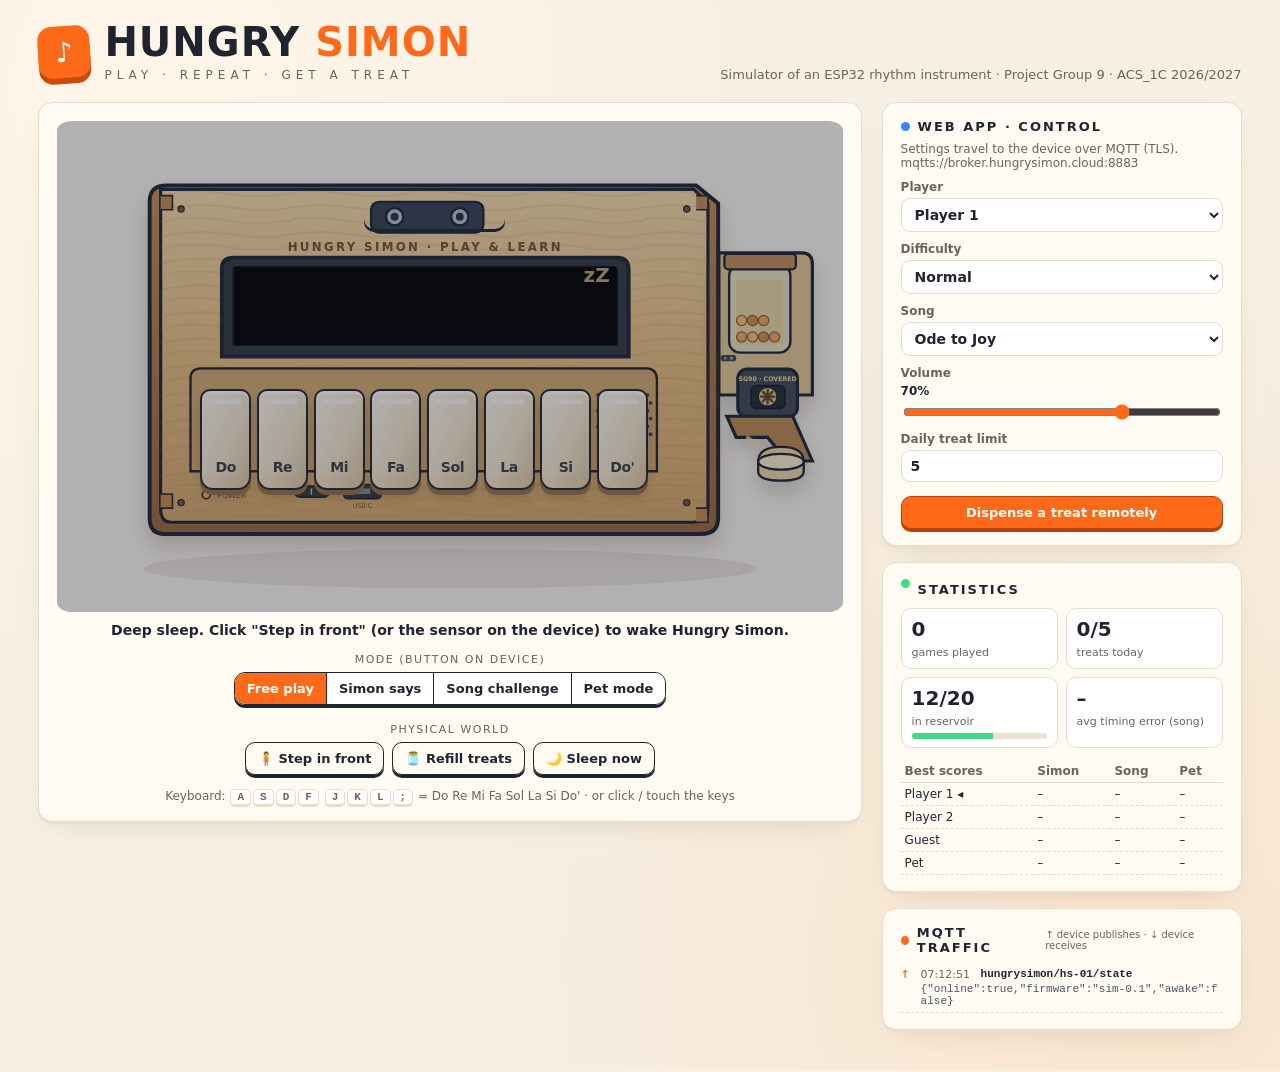
==== index.html @ 55be4dbd "core: game modes, audio, songs, falling-notes display, web app panel, simulated MQTT (Claude) Co-Aut" ====
<!doctype html>
<html lang="en">
<head>
  <meta charset="utf-8">
  <meta name="viewport" content="width=device-width, initial-scale=1">
  <title>Hungry Simon · ESP32 rhythm instrument simulator</title>
  <link rel="stylesheet" href="styles/app.css">
  <link rel="stylesheet" href="styles/device.css">
</head>
<body>
  <header class="top">
    <div class="brand">
      <div class="logo" aria-hidden="true">♪</div>
      <div>
        <h1>HUNGRY <span>SIMON</span></h1>
        <p class="tag">PLAY · REPEAT · GET A TREAT</p>
      </div>
    </div>
    <p class="sub">Simulator of an ESP32 rhythm instrument · Project Group 9 · ACS_1C 2026/2027</p>
  </header>

  <main class="layout">
    <section class="stage card">
      <div id="device" class="device-root"></div>

      <div class="status" id="status" role="status" aria-live="polite"></div>

      <div class="controls">
        <div class="group">
          <span class="label">Mode (button on device)</span>
          <div class="seg" id="modes">
            <button data-mode="free" class="on">Free play</button>
            <button data-mode="simon">Simon says</button>
            <button data-mode="song">Song challenge</button>
            <button data-mode="pet">Pet mode</button>
          </div>
        </div>
        <div class="group">
          <span class="label">Physical world</span>
          <div class="row">
            <button id="presence" class="ghost">🧍 Step in front</button>
            <button id="refill" class="ghost">🫙 Refill treats</button>
            <button id="sleep" class="ghost">🌙 Sleep now</button>
          </div>
        </div>
      </div>
      <p class="hint">Keyboard: <kbd>A</kbd><kbd>S</kbd><kbd>D</kbd><kbd>F</kbd> <kbd>J</kbd><kbd>K</kbd><kbd>L</kbd><kbd>;</kbd> = Do Re Mi Fa Sol La Si Do' · or click / touch the keys</p>
    </section>

    <aside class="side">
      <section class="card">
        <h2><span class="dot cloud"></span>Web app · control</h2>
        <p class="muted small">Settings travel to the device over MQTT (TLS). <span id="broker"></span></p>
        <div class="form">
          <label>Player
            <select id="player">
              <option>Player 1</option><option>Player 2</option><option>Guest</option><option>Pet</option>
            </select>
          </label>
          <label>Difficulty
            <select id="difficulty">
              <option value="easy">Easy</option><option value="normal" selected>Normal</option><option value="hard">Hard</option>
            </select>
          </label>
          <label>Song
            <select id="song"></select>
          </label>
          <label>Volume <output id="volumeOut">70%</output>
            <input id="volume" type="range" min="0" max="100" value="70">
          </label>
          <label>Daily treat limit
            <input id="limit" type="number" min="0" max="50" value="5">
          </label>
          <button id="remoteDispense" class="primary">Dispense a treat remotely</button>
        </div>
      </section>

      <section class="card">
        <h2><span class="dot stats"></span>Statistics</h2>
        <div class="stats" id="stats"></div>
        <table class="best"><thead><tr><th>Best scores</th><th>Simon</th><th>Song</th><th>Pet</th></tr></thead><tbody id="best"></tbody></table>
      </section>

      <section class="card">
        <h2><span class="dot mqtt"></span>MQTT traffic <span class="legend">↑ device publishes · ↓ device receives</span></h2>
        <ul class="mqtt" id="mqtt"></ul>
      </section>
    </aside>
  </main>

  <script type="module" src="src/main.js"></script>
</body>
</html>
---- styles/app.css ----
:root {
  --bg: #f6efe3;
  --card: #fffaf2;
  --ink: #1f2430;
  --muted: #6b6457;
  --line: #e6dccb;
  --accent: #ff6a1a;
  --accent-soft: #ffe4d3;
  --radius: 14px;
  font-family: system-ui, -apple-system, "Segoe UI", Roboto, sans-serif;
  color: var(--ink);
  background: var(--bg);
}
* { box-sizing: border-box; }
body { margin: 0; min-height: 100vh;
  background:
    radial-gradient(circle at 12% 8%, #fff6e8 0, transparent 40%),
    radial-gradient(circle at 90% 90%, #f9e4cc 0, transparent 45%), var(--bg); }

.top { display: flex; align-items: flex-end; justify-content: space-between; gap: 16px; flex-wrap: wrap;
  padding: 22px clamp(16px, 3vw, 40px) 8px; }
.brand { display: flex; align-items: center; gap: 14px; }
.logo { width: 52px; height: 52px; border-radius: 14px; display: grid; place-items: center; font-size: 28px;
  background: var(--accent); color: #fff; box-shadow: 0 6px 0 #c94c0b; transform: rotate(-4deg); }
h1 { margin: 0; font-size: clamp(26px, 3.4vw, 40px); letter-spacing: 1px; font-weight: 900; line-height: 1; }
h1 span { color: var(--accent); }
.tag { margin: 6px 0 0; font-size: 12px; letter-spacing: 5px; color: var(--muted); }
.sub { margin: 0; color: var(--muted); font-size: 13px; }

.layout { display: grid; grid-template-columns: minmax(0, 1fr) 360px; gap: 20px;
  padding: 12px clamp(16px, 3vw, 40px) 40px; align-items: start; }
@media (max-width: 1100px) { .layout { grid-template-columns: 1fr; } }

.card { background: var(--card); border: 1px solid var(--line); border-radius: var(--radius);
  box-shadow: 0 2px 0 #eadfcc, 0 12px 30px -18px #5a4a3044; padding: 16px 18px; }
.side { display: flex; flex-direction: column; gap: 16px; }
h2 { margin: 0 0 8px; font-size: 13px; letter-spacing: 2px; text-transform: uppercase; display: flex; align-items: center; gap: 8px; }
.dot { width: 9px; height: 9px; border-radius: 50%; display: inline-block; }
.dot.cloud { background: #3a86ff; } .dot.stats { background: #3ddc84; } .dot.mqtt { background: var(--accent); }
.legend { margin-left: auto; font-size: 10px; letter-spacing: 0; text-transform: none; color: var(--muted); font-weight: 500; }
.muted { color: var(--muted); } .small { font-size: 12px; margin: 0 0 10px; }

.stage { padding: 18px; }
.device-root { width: 100%; }
.status { margin: 10px auto 0; text-align: center; font-weight: 600; min-height: 1.4em; font-size: 14px; }
.status.warn { color: #c2410c; }
.controls { display: flex; flex-wrap: wrap; gap: 18px; justify-content: center; margin-top: 12px; }
.group { display: flex; flex-direction: column; gap: 6px; align-items: center; }
.label { font-size: 11px; letter-spacing: 1.5px; text-transform: uppercase; color: var(--muted); }
.row { display: flex; gap: 8px; flex-wrap: wrap; justify-content: center; }
.hint { text-align: center; color: var(--muted); font-size: 12px; margin: 14px 0 0; }
kbd { font: 600 11px ui-monospace, monospace; border: 1px solid var(--line); border-bottom-width: 3px; border-radius: 5px;
  padding: 1px 6px; background: #fff; margin: 0 1px; }

button { font: inherit; font-size: 13px; font-weight: 600; cursor: pointer; border-radius: 10px; border: 1.5px solid var(--ink);
  background: #fff; color: var(--ink); padding: 8px 12px; transition: transform .08s, background .15s, box-shadow .15s;
  box-shadow: 0 3px 0 var(--ink); }
button:active { transform: translateY(2px); box-shadow: 0 1px 0 var(--ink); }
button:focus-visible, select:focus-visible, input:focus-visible { outline: 3px solid #3a86ff88; outline-offset: 2px; }
button.ghost { background: transparent; }
button.ghost.on { background: #e6f9ef; border-color: #13804a; box-shadow: 0 3px 0 #13804a; }
button.primary { background: var(--accent); color: #fff; border-color: #b44408; box-shadow: 0 3px 0 #b44408; width: 100%; margin-top: 4px; }
.seg { display: flex; border: 1.5px solid var(--ink); border-radius: 11px; overflow: hidden; box-shadow: 0 3px 0 var(--ink); }
.seg button { border: 0; border-radius: 0; box-shadow: none; border-right: 1.5px solid var(--ink); }
.seg button:last-child { border-right: 0; }
.seg button.on { background: var(--accent); color: #fff; }
.seg button:active { transform: none; }

.form { display: grid; gap: 10px; }
.form label { display: grid; gap: 4px; font-size: 12px; font-weight: 600; color: var(--muted); }
.form label output { float: right; color: var(--ink); }
select, input[type=number] { font: inherit; font-size: 14px; padding: 7px 9px; border-radius: 9px; border: 1.5px solid var(--line); background: #fff; color: var(--ink); }
input[type=range] { accent-color: var(--accent); }

.stats { display: grid; grid-template-columns: 1fr 1fr; gap: 8px; margin-bottom: 12px; }
.stat { background: #fff; border: 1px solid var(--line); border-radius: 10px; padding: 8px 10px; }
.stat b { display: block; font-size: 20px; font-variant-numeric: tabular-nums; }
.stat span { font-size: 11px; color: var(--muted); }
.stat.alert { border-color: #f59e0b; background: #fff7e6; }
.meter { height: 6px; border-radius: 3px; background: #eee3d2; overflow: hidden; margin-top: 4px; }
.meter i { display: block; height: 100%; background: #3ddc84; transition: width .4s; }
.stat.alert .meter i { background: #f59e0b; }
.best { width: 100%; border-collapse: collapse; font-size: 12px; font-variant-numeric: tabular-nums; }
.best th { text-align: left; color: var(--muted); font-weight: 600; padding: 4px; border-bottom: 1px solid var(--line); }
.best td { padding: 4px; border-bottom: 1px dashed var(--line); }

.mqtt { list-style: none; margin: 0; padding: 0; max-height: 260px; overflow: auto; font-size: 11px; }
.mqtt-row { display: grid; grid-template-columns: 14px 54px 1fr; gap: 2px 6px; padding: 5px 0; border-bottom: 1px dashed var(--line);
  animation: rowIn .3s ease-out; }
.mqtt-dir { font-weight: 900; } .mqtt-row.pub .mqtt-dir { color: var(--accent); } .mqtt-row.sub .mqtt-dir { color: #3a86ff; }
.mqtt-time { color: var(--muted); font-variant-numeric: tabular-nums; }
.mqtt-topic { font-weight: 700; word-break: break-all; }
.mqtt-payload { grid-column: 2 / -1; color: #4a5568; word-break: break-all; }
@keyframes rowIn { from { background: #fff1e6; } to { background: transparent; } }
@media (prefers-reduced-motion: reduce) { .mqtt-row { animation: none; } }
---- styles/device.css ----
.hungry-simon { --speaker-volume: 1; width:100%; max-width:1000px; margin-inline:auto; color:#1f2430; font-family:system-ui,-apple-system,"Segoe UI",sans-serif; }
.hs-stage { position:relative; width:100%; aspect-ratio:16/10; overflow:visible; }
.hs-art { position:absolute; inset:0; width:100%; height:100%; overflow:visible; }
.hs-screen { position:absolute; left:22.5%; top:29.8%; width:48.8%; height:15.9%; padding:0; border-radius:2px; overflow:hidden; }
.hs-screen canvas { display:block; width:100%; height:100%; object-fit:fill; background:#111722; }
.hs-keys { position:absolute; left:18.2%; top:54.7%; width:57%; height:20.5%; display:grid; grid-template-columns:repeat(8,minmax(0,1fr)); gap:1.25%; align-items:start; }
.hs-key { position:relative; min-width:0; height:100%; border:2px solid #1f2430; border-radius:10px 10px 13px 13px; background:linear-gradient(115deg,#fffaf1 0%,#f4e7ce 56%,#ddc9a7 100%); box-shadow:inset 0 3px 0 #fffdf8, 0 5px 0 #9c7046, 0 8px 8px #523b2633; cursor:pointer; touch-action:none; user-select:none; transition:transform 110ms cubic-bezier(.2,.8,.3,1),filter 140ms,box-shadow 140ms; padding:0; }
.hs-key::before { content:""; position:absolute; left:16%; right:16%; top:8%; height:5px; border-radius:6px; background:#fff; opacity:.72; }
.hs-key-led { position:absolute; left:-2px; right:-2px; bottom:4px; height:8px; border-radius:0 0 10px 10px; background:var(--led-color); opacity:var(--led-alpha); filter:blur(4px); transition:opacity .2s,filter .2s; }
.hs-key.lit { box-shadow:inset 0 3px 0 #fffdf8, 0 5px 0 #9c7046, 0 0 10px color-mix(in srgb,var(--led-color) 55%,transparent), 0 0 20px color-mix(in srgb,var(--led-color) 45%,transparent); }
.hs-key-label { position:absolute; left:0; right:0; bottom:13px; font-size:clamp(8px,1.5vw,14px); font-weight:750; letter-spacing:-.03em; color:#3c3c43; text-align:center; }
.hs-key.down { transform:translateY(7px) scaleY(.97); filter:brightness(.94); box-shadow:inset 0 3px 6px #765b3935,0 1px 0 #9c7046; }
.hs-presence-hit { position:absolute; left:39%; top:15%; width:18%; height:7%; border:0; padding:0; background:transparent; cursor:pointer; }
.hs-presence-hit:focus-visible,.hs-key:focus-visible { outline:3px solid #ff6a1a; outline-offset:3px; }
.hs-person { transition:opacity .25s; }
.hungry-simon.present .hs-person { opacity:1; }
.hungry-simon.present .hs-sonar { opacity:.8; animation:sonar 1.5s ease-out infinite; }
.hs-sonar { transition:opacity .2s; }
.hs-treat-stock circle { transition:opacity .2s; }
.hs-wheel { transform-box:fill-box; transform-origin:center; transition:transform .55s cubic-bezier(.2,.7,.25,1); }
.hungry-simon.dispensing .hs-wheel { transform:rotate(90deg); }
.hs-treat-fly { position:absolute; left:89.8%; top:66.6%; opacity:0; color:#e9a34c; font-size:18px; text-shadow:0 1px #71472f; }
.hs-treat-fly.drop { animation:treat-drop 1s cubic-bezier(.35,.05,.75,.95) forwards; }
.hs-sleep { display:none; position:absolute; top:29%; left:67%; color:#b9a17b; font-weight:800; font-size:clamp(12px,2vw,20px); }
.hungry-simon.asleep .hs-stage::after { content:""; position:absolute; inset:0; border-radius:2%; background:#19202e55; pointer-events:none; }
.hungry-simon.asleep .hs-sleep { display:block; }
.hungry-simon.asleep .hs-power-dot { fill:#f1c66d; }
.hungry-simon.asleep .hs-screen canvas { filter:brightness(.08); }
.hungry-simon.waking .hs-art { animation:wake-glow .6s ease-out; }
.hungry-simon.speaker-pulse .hs-grille { animation:speaker .4s ease-out; transform-box:fill-box; transform-origin:center; }
.hungry-simon.pet-mode .hs-keys { grid-template-columns:repeat(4,minmax(0,1fr)); gap:2.5%; }
.hungry-simon.pet-mode .hs-key { grid-column:span 2; }
.hungry-simon.pet-mode .hs-key:nth-child(even) { display:none; }
@keyframes sonar { 50% { opacity:.45; } }
@keyframes treat-drop { 0%{opacity:0;transform:translate(0,0) scale(.6)} 20%{opacity:1} 72%{opacity:1;transform:translate(13px,55px) scale(1)} 100%{opacity:0;transform:translate(25px,83px) scale(.8)} }
@keyframes speaker { 40%{filter:drop-shadow(0 0 calc(11px * var(--speaker-volume)) #ff6a1a);transform:scale(1.08)} }
@keyframes wake-glow { 0%{filter:brightness(1)} 35%{filter:brightness(1.28) drop-shadow(0 0 20px #ffb347)} 100%{filter:none} }
@media (max-width:560px) { .hs-key { border-radius:6px; border-width:1px; } .hs-key-label { bottom:8px; } .hs-keys { gap:.7%; } }
@media (prefers-reduced-motion:reduce) { .hungry-simon *, .hungry-simon *::before, .hungry-simon *::after { animation-duration:.01ms!important; animation-iteration-count:1!important; scroll-behavior:auto!important; transition-duration:.01ms!important; } }
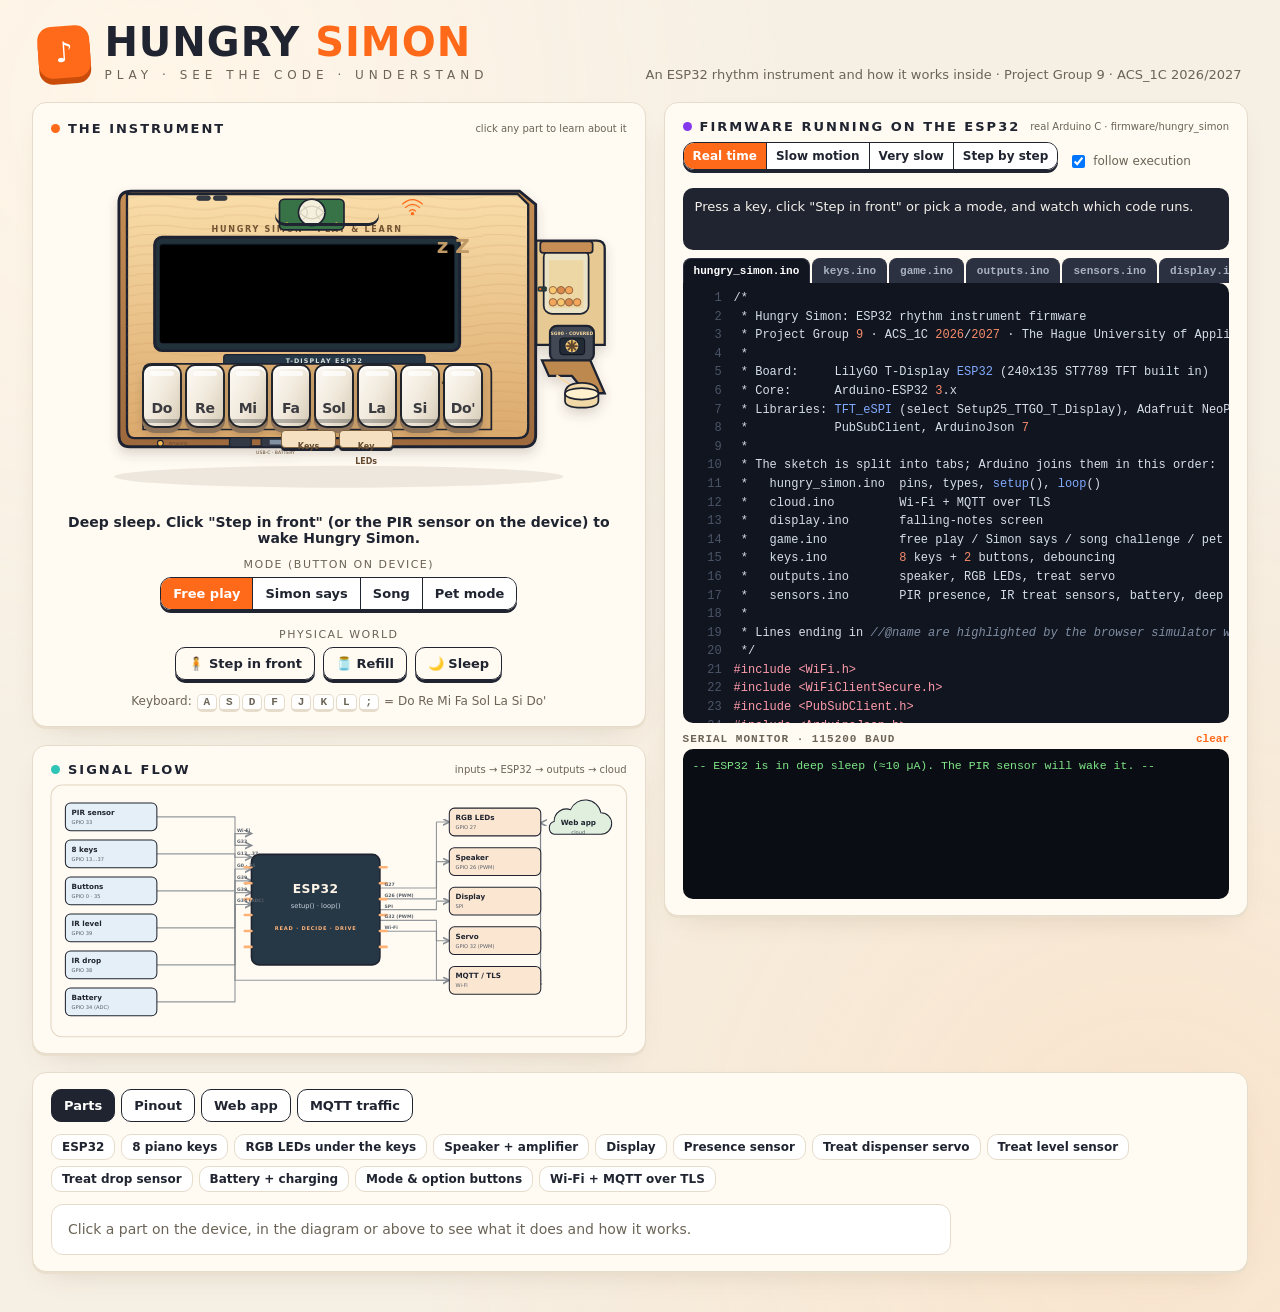
==== commit 5acfc8d9: "learn: firmware code viewer with live line highlighting, trace player, serial monitor, parts + pinou" ====
--- a/index.html
+++ b/index.html
@@ -3,9 +3,10 @@
 <head>
   <meta charset="utf-8">
   <meta name="viewport" content="width=device-width, initial-scale=1">
-  <title>Hungry Simon · ESP32 rhythm instrument simulator</title>
+  <title>Hungry Simon · how the ESP32 rhythm instrument works</title>
   <link rel="stylesheet" href="styles/app.css">
   <link rel="stylesheet" href="styles/device.css">
+  <link rel="stylesheet" href="styles/flow.css">
 </head>
 <body>
   <header class="top">
@@ -13,25 +14,25 @@
       <div class="logo" aria-hidden="true">♪</div>
       <div>
         <h1>HUNGRY <span>SIMON</span></h1>
-        <p class="tag">PLAY · REPEAT · GET A TREAT</p>
+        <p class="tag">PLAY · SEE THE CODE · UNDERSTAND</p>
       </div>
     </div>
-    <p class="sub">Simulator of an ESP32 rhythm instrument · Project Group 9 · ACS_1C 2026/2027</p>
+    <p class="sub">An ESP32 rhythm instrument and how it works inside · Project Group 9 · ACS_1C 2026/2027</p>
   </header>
 
-  <main class="layout">
-    <section class="stage card">
+  <main class="learn-layout">
+    <!-- 1. the device -->
+    <section class="stage card" aria-label="The instrument">
+      <h2><span class="dot dev"></span>The instrument <span class="legend">click any part to learn about it</span></h2>
       <div id="device" class="device-root"></div>
-
       <div class="status" id="status" role="status" aria-live="polite"></div>
-
       <div class="controls">
         <div class="group">
           <span class="label">Mode (button on device)</span>
           <div class="seg" id="modes">
             <button data-mode="free" class="on">Free play</button>
             <button data-mode="simon">Simon says</button>
-            <button data-mode="song">Song challenge</button>
+            <button data-mode="song">Song</button>
             <button data-mode="pet">Pet mode</button>
           </div>
         </div>
@@ -39,53 +40,77 @@
           <span class="label">Physical world</span>
           <div class="row">
             <button id="presence" class="ghost">🧍 Step in front</button>
-            <button id="refill" class="ghost">🫙 Refill treats</button>
-            <button id="sleep" class="ghost">🌙 Sleep now</button>
+            <button id="refill" class="ghost">🫙 Refill</button>
+            <button id="sleep" class="ghost">🌙 Sleep</button>
           </div>
         </div>
       </div>
-      <p class="hint">Keyboard: <kbd>A</kbd><kbd>S</kbd><kbd>D</kbd><kbd>F</kbd> <kbd>J</kbd><kbd>K</kbd><kbd>L</kbd><kbd>;</kbd> = Do Re Mi Fa Sol La Si Do' · or click / touch the keys</p>
+      <p class="hint">Keyboard: <kbd>A</kbd><kbd>S</kbd><kbd>D</kbd><kbd>F</kbd> <kbd>J</kbd><kbd>K</kbd><kbd>L</kbd><kbd>;</kbd> = Do Re Mi Fa Sol La Si Do'</p>
     </section>
 
-    <aside class="side">
-      <section class="card">
-        <h2><span class="dot cloud"></span>Web app · control</h2>
-        <p class="muted small">Settings travel to the device over MQTT (TLS). <span id="broker"></span></p>
-        <div class="form">
-          <label>Player
-            <select id="player">
-              <option>Player 1</option><option>Player 2</option><option>Guest</option><option>Pet</option>
-            </select>
-          </label>
-          <label>Difficulty
-            <select id="difficulty">
-              <option value="easy">Easy</option><option value="normal" selected>Normal</option><option value="hard">Hard</option>
-            </select>
-          </label>
-          <label>Song
-            <select id="song"></select>
-          </label>
-          <label>Volume <output id="volumeOut">70%</output>
-            <input id="volume" type="range" min="0" max="100" value="70">
-          </label>
-          <label>Daily treat limit
-            <input id="limit" type="number" min="0" max="50" value="5">
-          </label>
-          <button id="remoteDispense" class="primary">Dispense a treat remotely</button>
+    <!-- 2. the firmware, running -->
+    <section class="code card" aria-label="Firmware">
+      <h2><span class="dot code"></span>Firmware running on the ESP32 <span class="legend">real Arduino C · firmware/hungry_simon</span></h2>
+      <div class="code-controls">
+        <div class="seg small" id="speeds"></div>
+        <button id="nextStep" class="ghost" hidden>Next step ›</button>
+        <label class="check"><input type="checkbox" id="follow" checked> follow execution</label>
+        <span class="counter" id="counter"></span>
+      </div>
+      <div class="now" id="now"><span class="now-why">Press a key, click "Step in front" or pick a mode, and watch which code runs.</span></div>
+      <div class="file-tabs" id="fileTabs"></div>
+      <div class="codebox" id="code" tabindex="0" aria-label="Firmware source"></div>
+      <div class="serial-head"><span>Serial Monitor · 115200 baud</span><button id="clearSerial" class="link">clear</button></div>
+      <div class="serial" id="serial" aria-live="off"></div>
+    </section>
+
+    <!-- 3. signal flow -->
+    <section class="flow card" aria-label="Signal flow">
+      <h2><span class="dot flowdot"></span>Signal flow <span class="legend">inputs → ESP32 → outputs → cloud</span></h2>
+      <div id="flow" class="flow-root"></div>
+    </section>
+
+    <!-- 4. learn more / web app -->
+    <section class="info card" aria-label="Details">
+      <div class="tabs" role="tablist" id="infoTabs">
+        <button role="tab" data-tab="parts" class="on">Parts</button>
+        <button role="tab" data-tab="pinout">Pinout</button>
+        <button role="tab" data-tab="webapp">Web app</button>
+        <button role="tab" data-tab="mqtt">MQTT traffic</button>
+      </div>
+
+      <div class="tab-panel" data-panel="parts" id="partsPanel"></div>
+      <div class="tab-panel" data-panel="pinout" id="pinoutPanel" hidden></div>
+
+      <div class="tab-panel" data-panel="webapp" hidden>
+        <div class="webapp-grid">
+          <div>
+            <p class="muted small">This is the cloud web app. Settings travel to the device over MQTT (TLS). <span id="broker"></span></p>
+            <div class="form">
+              <label>Player
+                <select id="player"><option>Player 1</option><option>Player 2</option><option>Guest</option><option>Pet</option></select>
+              </label>
+              <label>Difficulty
+                <select id="difficulty"><option value="easy">Easy</option><option value="normal" selected>Normal</option><option value="hard">Hard</option></select>
+              </label>
+              <label>Song <select id="song"></select></label>
+              <label>Volume <output id="volumeOut">70%</output><input id="volume" type="range" min="0" max="100" value="70"></label>
+              <label>Daily treat limit <input id="limit" type="number" min="0" max="50" value="5"></label>
+              <button id="remoteDispense" class="primary">Dispense a treat remotely</button>
+            </div>
+          </div>
+          <div>
+            <div class="stats" id="stats"></div>
+            <table class="best"><thead><tr><th>Best scores</th><th>Simon</th><th>Song</th><th>Pet</th></tr></thead><tbody id="best"></tbody></table>
+          </div>
         </div>
-      </section>
+      </div>
 
-      <section class="card">
-        <h2><span class="dot stats"></span>Statistics</h2>
-        <div class="stats" id="stats"></div>
-        <table class="best"><thead><tr><th>Best scores</th><th>Simon</th><th>Song</th><th>Pet</th></tr></thead><tbody id="best"></tbody></table>
-      </section>
-
-      <section class="card">
-        <h2><span class="dot mqtt"></span>MQTT traffic <span class="legend">↑ device publishes · ↓ device receives</span></h2>
+      <div class="tab-panel" data-panel="mqtt" hidden>
+        <p class="muted small">↑ device publishes · ↓ device receives</p>
         <ul class="mqtt" id="mqtt"></ul>
-      </section>
-    </aside>
+      </div>
+    </section>
   </main>
 
   <script type="module" src="src/main.js"></script>
--- a/styles/app.css
+++ b/styles/app.css
@@ -93,3 +93,73 @@
 .mqtt-payload { grid-column: 2 / -1; color: #4a5568; word-break: break-all; }
 @keyframes rowIn { from { background: #fff1e6; } to { background: transparent; } }
 @media (prefers-reduced-motion: reduce) { .mqtt-row { animation: none; } }
+
+/* ---------------------------------------------------------------- learning layout */
+.learn-layout { display: grid; gap: 18px; padding: 12px clamp(14px, 2.5vw, 36px) 40px;
+  grid-template-columns: minmax(0, 1.05fr) minmax(0, 1fr);
+  grid-template-areas: "stage code" "flow code" "info info"; align-items: start; }
+.learn-layout .stage { grid-area: stage; }
+.learn-layout .code { grid-area: code; position: sticky; top: 12px; display: flex; flex-direction: column; max-height: calc(100vh - 24px); }
+.learn-layout .flow { grid-area: flow; }
+.learn-layout .info { grid-area: info; }
+@media (max-width: 1100px) {
+  .learn-layout { grid-template-columns: 1fr; grid-template-areas: "stage" "code" "flow" "info"; }
+  .learn-layout .code { position: static; max-height: none; }
+}
+.dot.dev { background: var(--accent); } .dot.code { background: #8338ec; } .dot.flowdot { background: #2ec4b6; }
+
+/* code panel */
+.code-controls { display: flex; flex-wrap: wrap; gap: 10px; align-items: center; margin-bottom: 8px; }
+.seg.small button { font-size: 12px; padding: 6px 9px; }
+.check { font-size: 12px; color: var(--muted); display: flex; gap: 5px; align-items: center; }
+.counter { font-size: 11px; color: var(--muted); margin-left: auto; font-variant-numeric: tabular-nums; }
+.now { background: #1f2430; color: #f2efe8; border-radius: 10px; padding: 10px 12px; font-size: 13px; line-height: 1.45;
+  min-height: 62px; display: flex; flex-direction: column; gap: 3px; margin-bottom: 8px; }
+.now-where { font: 600 11px ui-monospace, Menlo, Consolas, monospace; color: #ffb37a; }
+.now-where b { color: #ffd60a; }
+.file-tabs { display: flex; gap: 2px; overflow-x: auto; scrollbar-width: thin; }
+.file-tabs button { font: 600 11px ui-monospace, Menlo, Consolas, monospace; border-radius: 8px 8px 0 0; box-shadow: none; border: 1px solid #2b3140;
+  border-bottom: 0; background: #2b3140; color: #a9b2c3; padding: 6px 10px; white-space: nowrap; }
+.file-tabs button.on { background: #11151f; color: #fff; }
+.file-tabs button:active { transform: none; }
+.codebox { background: #11151f; color: #d6deeb; font: 12px/1.55 ui-monospace, "SFMono-Regular", Menlo, Consolas, monospace;
+  border-radius: 0 10px 10px 10px; overflow: auto; height: 440px; position: relative; flex: 1 1 auto; min-height: 260px; padding: 6px 0; counter-reset: ln; }
+.ln { white-space: pre; padding: 0 12px 0 48px; position: relative; border-left: 3px solid transparent; }
+.ln::before { content: attr(data-n); position: absolute; left: 0; width: 36px; text-align: right; color: #4b5568; }
+.ln.run { background: #ff6a1a33; border-left-color: #ff6a1a; animation: run-in .35s ease-out; }
+.ln.ran { background: #ff6a1a14; transition: background 2s; }
+@keyframes run-in { from { background: #ff6a1a88; } }
+.c-com { color: #7f8ea3; font-style: italic; } .c-str { color: #ecc48d; } .c-kw { color: #c792ea; }
+.c-num { color: #f78c6c; } .c-fn { color: #82aaff; } .c-pre { color: #ff9cac; }
+.serial-head { display: flex; justify-content: space-between; align-items: center; font: 600 11px ui-monospace, Menlo, monospace;
+  color: var(--muted); margin: 10px 0 4px; text-transform: uppercase; letter-spacing: 1px; }
+button.link { border: 0; box-shadow: none; background: none; padding: 0; color: var(--accent); font-size: 11px; }
+.serial { background: #0a0d14; color: #7ee787; font: 11.5px/1.5 ui-monospace, Menlo, Consolas, monospace; border-radius: 10px;
+  height: 150px; overflow: auto; padding: 8px 10px; white-space: pre-wrap; }
+
+/* info tabs */
+.tabs { display: flex; gap: 6px; flex-wrap: wrap; margin-bottom: 12px; }
+.tabs button { box-shadow: none; border-width: 1.5px; }
+.tabs button.on { background: var(--ink); color: #fff; }
+.part-chips { display: flex; flex-wrap: wrap; gap: 6px; margin-bottom: 12px; }
+.part-chips button { font-size: 12px; padding: 5px 10px; box-shadow: none; border-color: var(--line); }
+.part-chips button.on { background: var(--accent); color: #fff; border-color: var(--accent); }
+.part-card { background: #fff; border: 1px solid var(--line); border-radius: 12px; padding: 14px 16px; max-width: 900px; }
+.part-card h3 { margin: 0; font-size: 20px; }
+.part-card h4 { margin: 14px 0 4px; font-size: 11px; letter-spacing: 1.5px; text-transform: uppercase; color: var(--muted); }
+.part-card p { margin: 0; line-height: 1.55; font-size: 14px; }
+.part-card ul { margin: 0; padding-left: 18px; font-size: 13px; line-height: 1.6; }
+.part-card .primary { width: auto; margin-top: 14px; }
+.part-model { color: var(--muted); font-size: 13px !important; margin-top: 2px !important; }
+.part-pins { margin-top: 8px !important; font: 600 12px ui-monospace, Menlo, monospace !important; }
+.part-pins span { background: var(--accent-soft); color: #b44408; border-radius: 6px; padding: 2px 6px; margin-right: 4px; }
+table.pins { width: 100%; border-collapse: collapse; font-size: 12.5px; }
+table.pins th { text-align: left; color: var(--muted); font-weight: 600; padding: 6px; border-bottom: 1.5px solid var(--line); }
+table.pins td { padding: 6px; border-bottom: 1px dashed var(--line); }
+table.pins tbody tr { cursor: pointer; }
+table.pins tbody tr:hover { background: #fff3e8; }
+table.pins tbody tr.on { background: var(--accent-soft); }
+.dir { font: 700 10px ui-monospace, monospace; border-radius: 5px; padding: 1px 5px; text-transform: uppercase; }
+.dir.in { background: #e5eff8; color: #1d4e89; } .dir.out { background: #fbe6d2; color: #a3480b; }
+.webapp-grid { display: grid; grid-template-columns: repeat(auto-fit, minmax(280px, 1fr)); gap: 20px; }
+.flow-root { width: 100%; }
--- a/styles/device.css
+++ b/styles/device.css
@@ -1,39 +1,2 @@
-.hungry-simon { --speaker-volume: 1; width:100%; max-width:1000px; margin-inline:auto; color:#1f2430; font-family:system-ui,-apple-system,"Segoe UI",sans-serif; }
-.hs-stage { position:relative; width:100%; aspect-ratio:16/10; overflow:visible; }
-.hs-art { position:absolute; inset:0; width:100%; height:100%; overflow:visible; }
-.hs-screen { position:absolute; left:22.5%; top:29.8%; width:48.8%; height:15.9%; padding:0; border-radius:2px; overflow:hidden; }
-.hs-screen canvas { display:block; width:100%; height:100%; object-fit:fill; background:#111722; }
-.hs-keys { position:absolute; left:18.2%; top:54.7%; width:57%; height:20.5%; display:grid; grid-template-columns:repeat(8,minmax(0,1fr)); gap:1.25%; align-items:start; }
-.hs-key { position:relative; min-width:0; height:100%; border:2px solid #1f2430; border-radius:10px 10px 13px 13px; background:linear-gradient(115deg,#fffaf1 0%,#f4e7ce 56%,#ddc9a7 100%); box-shadow:inset 0 3px 0 #fffdf8, 0 5px 0 #9c7046, 0 8px 8px #523b2633; cursor:pointer; touch-action:none; user-select:none; transition:transform 110ms cubic-bezier(.2,.8,.3,1),filter 140ms,box-shadow 140ms; padding:0; }
-.hs-key::before { content:""; position:absolute; left:16%; right:16%; top:8%; height:5px; border-radius:6px; background:#fff; opacity:.72; }
-.hs-key-led { position:absolute; left:-2px; right:-2px; bottom:4px; height:8px; border-radius:0 0 10px 10px; background:var(--led-color); opacity:var(--led-alpha); filter:blur(4px); transition:opacity .2s,filter .2s; }
-.hs-key.lit { box-shadow:inset 0 3px 0 #fffdf8, 0 5px 0 #9c7046, 0 0 10px color-mix(in srgb,var(--led-color) 55%,transparent), 0 0 20px color-mix(in srgb,var(--led-color) 45%,transparent); }
-.hs-key-label { position:absolute; left:0; right:0; bottom:13px; font-size:clamp(8px,1.5vw,14px); font-weight:750; letter-spacing:-.03em; color:#3c3c43; text-align:center; }
-.hs-key.down { transform:translateY(7px) scaleY(.97); filter:brightness(.94); box-shadow:inset 0 3px 6px #765b3935,0 1px 0 #9c7046; }
-.hs-presence-hit { position:absolute; left:39%; top:15%; width:18%; height:7%; border:0; padding:0; background:transparent; cursor:pointer; }
-.hs-presence-hit:focus-visible,.hs-key:focus-visible { outline:3px solid #ff6a1a; outline-offset:3px; }
-.hs-person { transition:opacity .25s; }
-.hungry-simon.present .hs-person { opacity:1; }
-.hungry-simon.present .hs-sonar { opacity:.8; animation:sonar 1.5s ease-out infinite; }
-.hs-sonar { transition:opacity .2s; }
-.hs-treat-stock circle { transition:opacity .2s; }
-.hs-wheel { transform-box:fill-box; transform-origin:center; transition:transform .55s cubic-bezier(.2,.7,.25,1); }
-.hungry-simon.dispensing .hs-wheel { transform:rotate(90deg); }
-.hs-treat-fly { position:absolute; left:89.8%; top:66.6%; opacity:0; color:#e9a34c; font-size:18px; text-shadow:0 1px #71472f; }
-.hs-treat-fly.drop { animation:treat-drop 1s cubic-bezier(.35,.05,.75,.95) forwards; }
-.hs-sleep { display:none; position:absolute; top:29%; left:67%; color:#b9a17b; font-weight:800; font-size:clamp(12px,2vw,20px); }
-.hungry-simon.asleep .hs-stage::after { content:""; position:absolute; inset:0; border-radius:2%; background:#19202e55; pointer-events:none; }
-.hungry-simon.asleep .hs-sleep { display:block; }
-.hungry-simon.asleep .hs-power-dot { fill:#f1c66d; }
-.hungry-simon.asleep .hs-screen canvas { filter:brightness(.08); }
-.hungry-simon.waking .hs-art { animation:wake-glow .6s ease-out; }
-.hungry-simon.speaker-pulse .hs-grille { animation:speaker .4s ease-out; transform-box:fill-box; transform-origin:center; }
-.hungry-simon.pet-mode .hs-keys { grid-template-columns:repeat(4,minmax(0,1fr)); gap:2.5%; }
-.hungry-simon.pet-mode .hs-key { grid-column:span 2; }
-.hungry-simon.pet-mode .hs-key:nth-child(even) { display:none; }
-@keyframes sonar { 50% { opacity:.45; } }
-@keyframes treat-drop { 0%{opacity:0;transform:translate(0,0) scale(.6)} 20%{opacity:1} 72%{opacity:1;transform:translate(13px,55px) scale(1)} 100%{opacity:0;transform:translate(25px,83px) scale(.8)} }
-@keyframes speaker { 40%{filter:drop-shadow(0 0 calc(11px * var(--speaker-volume)) #ff6a1a);transform:scale(1.08)} }
-@keyframes wake-glow { 0%{filter:brightness(1)} 35%{filter:brightness(1.28) drop-shadow(0 0 20px #ffb347)} 100%{filter:none} }
-@media (max-width:560px) { .hs-key { border-radius:6px; border-width:1px; } .hs-key-label { bottom:8px; } .hs-keys { gap:.7%; } }
-@media (prefers-reduced-motion:reduce) { .hungry-simon *, .hungry-simon *::before, .hungry-simon *::after { animation-duration:.01ms!important; animation-iteration-count:1!important; scroll-behavior:auto!important; transition-duration:.01ms!important; } }
+.hungry-simon{--speaker-volume:1;width:100%;max-width:1000px;margin-inline:auto;color:#1f2430;font-family:system-ui,-apple-system,"Segoe UI",sans-serif}.hs-stage{position:relative;width:100%;aspect-ratio:1.6;overflow:visible}.hs-art{position:absolute;inset:0;width:100%;height:100%;overflow:visible}.hs-screen,.hs-keys{position:absolute}.hs-screen{overflow:hidden;border-radius:3px}.hs-screen canvas{display:block;width:100%;height:100%;aspect-ratio:3/1;background:#111722}.hs-keys{display:grid;grid-template-columns:repeat(8,minmax(0,1fr));gap:1%;align-items:stretch}.hs-key{position:relative;min-width:0;height:100%;border:2px solid #1f2430;border-radius:10px 10px 13px 13px;background:linear-gradient(115deg,#fffaf1,#f4e7ce 56%,#ddc9a7);box-shadow:inset 0 3px #fffdf8,0 5px #9c7046,0 8px 8px #523b2633;cursor:pointer;touch-action:none;user-select:none;transition:transform 110ms cubic-bezier(.2,.8,.3,1),filter .14s,box-shadow .14s;padding:0}.hs-key::before{content:"";position:absolute;left:16%;right:16%;top:8%;height:5px;border-radius:6px;background:#fff;opacity:.72}.hs-key-led{position:absolute;z-index:2;left:-2px;right:-2px;bottom:3px;height:8px;border-radius:0 0 9px 9px;background:var(--led-color);opacity:calc(.1 + .9 * var(--led-strength));box-shadow:0 0 5px 2px color-mix(in srgb,var(--led-color) 90%,transparent),0 0 17px 8px color-mix(in srgb,var(--led-color) 65%,transparent);filter:blur(2px);transition:opacity .18s,box-shadow .18s}.hs-key:not(.lit) .hs-key-led{opacity:.3;box-shadow:none;height:4px;filter:none}.hs-key.lit{border-bottom-color:var(--led-color);box-shadow:inset 0 3px #fffdf8,0 5px #9c7046,0 0 7px color-mix(in srgb,var(--led-color) 65%,transparent)}.hs-key.dim{filter:saturate(.55)}.hs-key-label{position:absolute;left:0;right:0;bottom:10px;font-size:clamp(8px,1.4vw,14px);font-weight:750;letter-spacing:-.03em;color:#3c3c43;text-align:center}.hs-key-paw{display:none;position:absolute;top:22%;left:0;right:0;text-align:center;font-size:clamp(14px,2vw,22px);color:#8b6545}.hs-key.down{transform:translateY(7px) scaleY(.96);filter:brightness(.91);box-shadow:inset 0 5px 8px #765b3950,0 1px #9c7046}.hs-presence-hit{position:absolute;left:39%;top:15%;width:18%;height:7%;border:0;background:transparent;cursor:pointer}.hs-person{transition:opacity .25s}.present .hs-person{opacity:1}.present .hs-sonar{opacity:.8;animation:sonar 1.5s ease-out infinite}.hs-sonar{transition:opacity .2s}.hs-treat-stock circle{transition:opacity .2s}.hs-wheel{transform-box:fill-box;transform-origin:center;transition:transform .55s cubic-bezier(.2,.7,.25,1)}.dispensing .hs-wheel{transform:rotate(90deg)}.hs-treat-fly{position:absolute;left:89.8%;top:66.6%;opacity:0;color:#e9a34c;font-size:18px;text-shadow:0 1px #71472f}.hs-treat-fly.drop{animation:treat-drop 1s cubic-bezier(.35,.05,.75,.95) forwards}.hs-sleep{display:none;position:absolute;top:25%;left:67%;color:#c09a66;font-weight:800;font-size:clamp(12px,2vw,20px)}.asleep .hs-sleep{display:block}.asleep .hs-screen canvas{filter:brightness(0)}.asleep .hs-key{filter:saturate(.58)}.asleep .hs-power-dot{animation:breath 2s ease-in-out infinite;fill:#ffbf55}.waking .hs-art{animation:wake-glow .72s ease-out}.speaker-pulse .hs-grille{animation:speaker .4s ease-out;transform-box:fill-box;transform-origin:center}.pet-mode .hs-keys{grid-template-columns:repeat(4,minmax(0,1fr));gap:2%}.pet-mode .hs-key{grid-column:span 2}.pet-mode .hs-key:nth-child(even){display:none}.pet-mode .hs-key-paw{display:block}.pet-mode .hs-key-label{bottom:8%}.hs-part-hits{position:absolute;inset:0;pointer-events:none}.hs-part-hit{position:absolute;pointer-events:auto;z-index:4;opacity:0;background:transparent;border:0;border-radius:7px;cursor:pointer}.hs-part-hit:hover,.hs-part-hit:focus-visible,.hs-part-hit.highlight{opacity:1;outline:3px solid #ff6a1a;outline-offset:2px;box-shadow:0 0 16px #ff6a1a99}.hs-part-hit:focus-visible{opacity:1}.hs-part-hit.part-pir{z-index:5}.hs-part-hit.part-display{z-index:3}.part-highlight{filter:drop-shadow(0 0 7px #ff6a1a)!important}.hs-part-hit.part-esp32,.hs-part-hit.part-display{pointer-events:auto}.hs-part-hit.part-esp32{z-index:4}.hs-part-hit.part-display{z-index:3}.hs-part-hit.part-wifi{z-index:6}.hs-part-hit.part-pir{z-index:7}.hs-part-hit.part-display:hover{background:#ff6a1a15}.hs-keys::after{content:"Keys   ·   LEDs";position:absolute;left:38%;bottom:-17px;width:24%;font-size:8px;color:#735332;text-align:center;pointer-events:none}.@keyframes sonar{50%{opacity:.45}}@keyframes treat-drop{0%{opacity:0;transform:translate(0,0) scale(.6)}20%{opacity:1}72%{opacity:1;transform:translate(13px,55px) scale(1)}100%{opacity:0;transform:translate(25px,83px) scale(.8)}}@keyframes speaker{40%{filter:drop-shadow(0 0 calc(11px * var(--speaker-volume)) #ff6a1a);transform:scale(1.08)}}@keyframes wake-glow{0%{filter:brightness(.9)}30%{filter:brightness(1.35) drop-shadow(0 0 22px #ffb347)}100%{filter:none}}@keyframes breath{50%{opacity:.35;filter:drop-shadow(0 0 5px #ffb347)}}@media(max-width:560px){.hs-key{border-radius:6px;border-width:1px}.hs-key-label{bottom:7px}.hs-keys{gap:.5%}}@media(prefers-reduced-motion:reduce){.hungry-simon *, .hungry-simon *::before,.hungry-simon *::after{animation-duration:.01ms!important;animation-iteration-count:1!important;scroll-behavior:auto!important;transition-duration:.01ms!important}}
+.hs-part-hit.hs-label-hit{opacity:1;z-index:9;background:#f5e1c2;border:1px solid #80613d;border-radius:4px;color:#654b32;font:700 8px system-ui;line-height:15px;text-align:center}.hs-part-hit.hs-label-hit:hover,.hs-part-hit.hs-label-hit:focus-visible{outline:2px solid #ff6a1a}
--- a/styles/flow.css
+++ b/styles/flow.css
@@ -0,0 +1 @@
+.signal-flow{width:100%;max-width:1120px;margin-inline:auto;font-family:system-ui,-apple-system,"Segoe UI",sans-serif;color:#1f2430}.signal-flow svg{display:block;width:100%;height:auto;overflow:visible}.flow-paper{fill:#fffaf2;stroke:#e2d5c2;stroke-width:2}.flow-wire{fill:none;stroke:#7a8188;stroke-width:2.2;stroke-linecap:round;stroke-linejoin:round;opacity:.8;transition:stroke .2s,stroke-width .2s,filter .2s}.flow-wire[marker-end]{marker-end:url(#arrow)}.flow-wire.bright{stroke:#ff6a1a;stroke-width:4;filter:drop-shadow(0 0 4px #ff6a1a)}.flow-node{cursor:pointer;outline:none}.node-box{fill:#e5eff8;stroke:#1f2430;stroke-width:2}.side-out .node-box{fill:#fbe6d2}.side-cloud .cloud-shape{fill:#e1efdf;stroke:#1f2430;stroke-width:2}.node-label{font-size:14px;font-weight:800;fill:#1f2430}.node-sub{font-size:10px;fill:#59616a}.chip{fill:#263746;stroke:#1f2430;stroke-width:3}.chip-title{font-size:24px;font-weight:850;letter-spacing:1px;fill:#fff5e7}.chip-sub{font-size:13px;fill:#c9d6df}.chip-micro{font-size:10px;font-weight:700;letter-spacing:1.5px;fill:#ffb276}.pin{fill:none;stroke:#ffb276;stroke-width:5;stroke-linecap:round}.gpio-label{font-size:9px;font-weight:700;fill:#59616a}.flow-node:hover .node-box,.flow-node:focus-visible .node-box,.flow-node:hover .chip,.flow-node:focus-visible .chip,.flow-node:hover .cloud-shape,.flow-node:focus-visible .cloud-shape{stroke:#ff6a1a;stroke-width:4;filter:drop-shadow(0 0 5px #ffb276)}.flow-node.selected .node-box,.flow-node.selected .chip,.flow-node.selected .cloud-shape,.flow-node.pulsing .node-box,.flow-node.pulsing .chip,.flow-node.pulsing .cloud-shape{stroke:#ff6a1a;stroke-width:4;filter:drop-shadow(0 0 8px #ff9c57)}.flow-dot{fill:#ff6a1a;stroke:#fff4e5;stroke-width:2;filter:url(#flowGlow);pointer-events:none}@media(max-width:600px){.signal-flow svg{min-width:520px}.signal-flow{overflow-x:auto}}@media(prefers-reduced-motion:reduce){.signal-flow *{transition:none!important}}
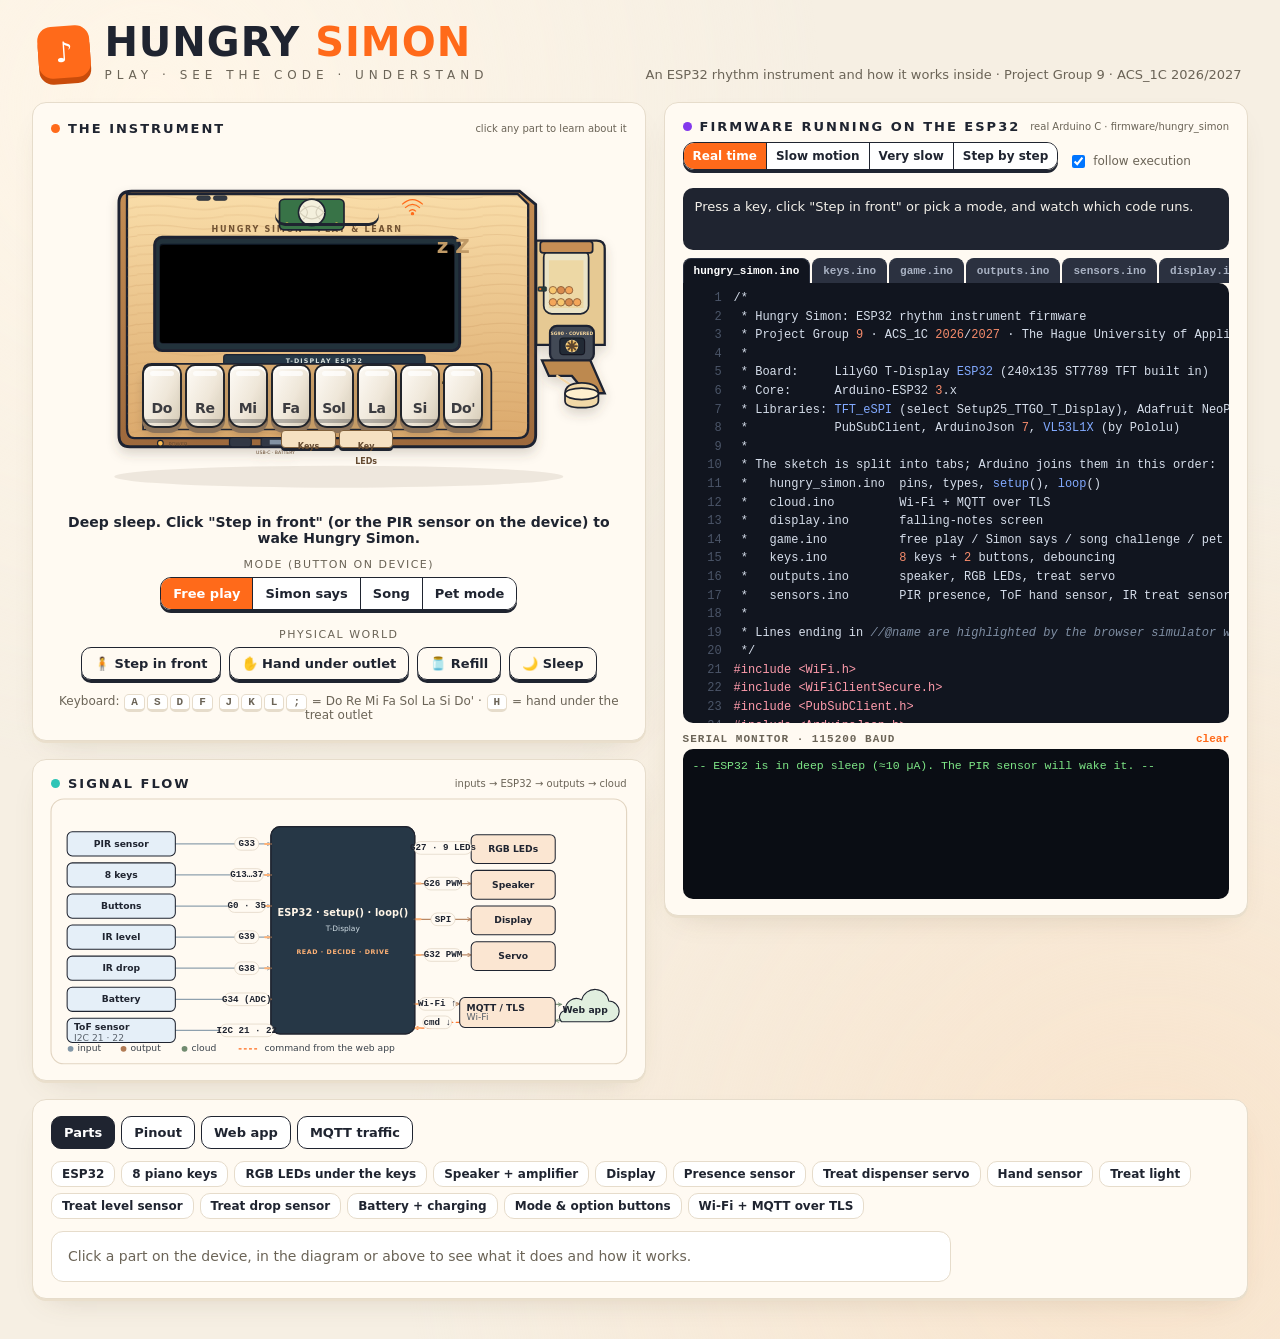
==== commit 17ec55fb: "Hand-triggered treats: TOF400C-VL53L1X hand sensor (I2C 21/22) and treat light (9th WS2812B); keys F" ====
--- a/index.html
+++ b/index.html
@@ -40,12 +40,13 @@
           <span class="label">Physical world</span>
           <div class="row">
             <button id="presence" class="ghost">🧍 Step in front</button>
+            <button id="hand" class="ghost">✋ Hand under outlet</button>
             <button id="refill" class="ghost">🫙 Refill</button>
             <button id="sleep" class="ghost">🌙 Sleep</button>
           </div>
         </div>
       </div>
-      <p class="hint">Keyboard: <kbd>A</kbd><kbd>S</kbd><kbd>D</kbd><kbd>F</kbd> <kbd>J</kbd><kbd>K</kbd><kbd>L</kbd><kbd>;</kbd> = Do Re Mi Fa Sol La Si Do'</p>
+      <p class="hint">Keyboard: <kbd>A</kbd><kbd>S</kbd><kbd>D</kbd><kbd>F</kbd> <kbd>J</kbd><kbd>K</kbd><kbd>L</kbd><kbd>;</kbd> = Do Re Mi Fa Sol La Si Do' · <kbd>H</kbd> = hand under the treat outlet</p>
     </section>
 
     <!-- 2. the firmware, running -->
--- a/styles/flow.css
+++ b/styles/flow.css
@@ -1 +1,67 @@
-.signal-flow{width:100%;max-width:1120px;margin-inline:auto;font-family:system-ui,-apple-system,"Segoe UI",sans-serif;color:#1f2430}.signal-flow svg{display:block;width:100%;height:auto;overflow:visible}.flow-paper{fill:#fffaf2;stroke:#e2d5c2;stroke-width:2}.flow-wire{fill:none;stroke:#7a8188;stroke-width:2.2;stroke-linecap:round;stroke-linejoin:round;opacity:.8;transition:stroke .2s,stroke-width .2s,filter .2s}.flow-wire[marker-end]{marker-end:url(#arrow)}.flow-wire.bright{stroke:#ff6a1a;stroke-width:4;filter:drop-shadow(0 0 4px #ff6a1a)}.flow-node{cursor:pointer;outline:none}.node-box{fill:#e5eff8;stroke:#1f2430;stroke-width:2}.side-out .node-box{fill:#fbe6d2}.side-cloud .cloud-shape{fill:#e1efdf;stroke:#1f2430;stroke-width:2}.node-label{font-size:14px;font-weight:800;fill:#1f2430}.node-sub{font-size:10px;fill:#59616a}.chip{fill:#263746;stroke:#1f2430;stroke-width:3}.chip-title{font-size:24px;font-weight:850;letter-spacing:1px;fill:#fff5e7}.chip-sub{font-size:13px;fill:#c9d6df}.chip-micro{font-size:10px;font-weight:700;letter-spacing:1.5px;fill:#ffb276}.pin{fill:none;stroke:#ffb276;stroke-width:5;stroke-linecap:round}.gpio-label{font-size:9px;font-weight:700;fill:#59616a}.flow-node:hover .node-box,.flow-node:focus-visible .node-box,.flow-node:hover .chip,.flow-node:focus-visible .chip,.flow-node:hover .cloud-shape,.flow-node:focus-visible .cloud-shape{stroke:#ff6a1a;stroke-width:4;filter:drop-shadow(0 0 5px #ffb276)}.flow-node.selected .node-box,.flow-node.selected .chip,.flow-node.selected .cloud-shape,.flow-node.pulsing .node-box,.flow-node.pulsing .chip,.flow-node.pulsing .cloud-shape{stroke:#ff6a1a;stroke-width:4;filter:drop-shadow(0 0 8px #ff9c57)}.flow-dot{fill:#ff6a1a;stroke:#fff4e5;stroke-width:2;filter:url(#flowGlow);pointer-events:none}@media(max-width:600px){.signal-flow svg{min-width:520px}.signal-flow{overflow-x:auto}}@media(prefers-reduced-motion:reduce){.signal-flow *{transition:none!important}}
+.signal-flow {
+  width: 100%;
+  max-width: 1000px;
+  margin-inline: auto;
+  color: #1f2430;
+  font-family: system-ui, -apple-system, "Segoe UI", sans-serif;
+}
+
+.signal-flow svg { display: block; width: 100%; height: auto; overflow: visible; }
+.flow-paper { fill: #fffaf2; stroke: #e2d5c2; stroke-width: 2; }
+.flow-wire {
+  fill: none;
+  stroke: #78818a;
+  stroke-width: 2.2;
+  stroke-linecap: round;
+  stroke-linejoin: round;
+  opacity: .9;
+  transition: stroke .16s, stroke-width .16s, filter .16s;
+}
+.flow-input { stroke: #8297a7; }
+.flow-output { stroke: #b17b54; }
+.flow-cloud { stroke: #718b70; }
+.flow-command { stroke: #ff6a1a; stroke-dasharray: 6 6; }
+.flow-wire.bright { stroke: #ff6a1a; stroke-width: 4; opacity: 1; filter: drop-shadow(0 0 4px #ff6a1a); }
+
+.flow-node { cursor: pointer; outline: none; }
+.node-box { fill: #e5eff8; stroke: #1f2430; stroke-width: 1.8; }
+.side-out .node-box { fill: #fbe6d2; }
+.side-cloud .cloud-shape { fill: #e1efdf; stroke: #1f2430; stroke-width: 1.8; }
+.node-label { fill: #1f2430; font-size: 16px; font-weight: 750; }
+.node-sub { fill: #59616a; font-size: 16px; }
+.cloud-label { font-size: 16px; }
+.chip, .chip-hit { fill: #263746; stroke: #1f2430; stroke-width: 2; }
+.chip-hit { fill: transparent; pointer-events: none; }
+.chip-title { fill: #fff5e7; font-size: 17px; font-weight: 800; letter-spacing: .2px; }
+.chip-sub { fill: #d3e0e7; font-size: 13px; }
+.chip-micro { fill: #ffb276; font-size: 11px; font-weight: 700; letter-spacing: 1px; }
+.pin { fill: none; stroke: #ffb276; stroke-width: 3.5; stroke-linecap: round; }
+.gpio-pill rect { fill: #fffaf2; stroke: #d9cbb8; stroke-width: 1; }
+.gpio-pill text { fill: #1f2430; font: 700 16px ui-monospace, SFMono-Regular, Consolas, monospace; }
+.flow-legend { font-size: 16px; fill: #39414a; }
+.legend-input { fill: #8297a7; }
+.legend-output { fill: #b17b54; }
+.legend-cloud { fill: #718b70; }
+.legend-command { fill: none; stroke: #ff6a1a; stroke-width: 2; stroke-dasharray: 5 4; }
+.flow-node:hover .node-box, .flow-node:hover .chip-hit, .flow-node:hover .cloud-shape,
+.flow-node:focus-visible .node-box, .flow-node:focus-visible .chip-hit, .flow-node:focus-visible .cloud-shape,
+.flow-node.selected .node-box, .flow-node.selected .chip-hit, .flow-node.selected .cloud-shape {
+  stroke: #ff6a1a;
+  stroke-width: 3;
+  filter: drop-shadow(0 0 5px #ffb276);
+}
+.flow-node:focus-visible .node-box, .flow-node:focus-visible .chip-hit, .flow-node:focus-visible .cloud-shape { stroke-width: 4; }
+.flow-node.pulsing .node-box, .flow-node.pulsing .chip-hit, .flow-node.pulsing .cloud-shape {
+  stroke: #ff6a1a;
+  stroke-width: 3;
+  filter: drop-shadow(0 0 7px #ff9c57);
+}
+.flow-dot { fill: #ff6a1a; stroke: #fff4e5; stroke-width: 2; filter: url(#flowGlow); pointer-events: none; }
+
+@media (max-width: 700px) {
+  .signal-flow { overflow-x: auto; }
+  .signal-flow svg { min-width: 700px; }
+}
+@media (prefers-reduced-motion: reduce) {
+  .signal-flow *, .signal-flow *::before, .signal-flow *::after { transition: none !important; }
+}
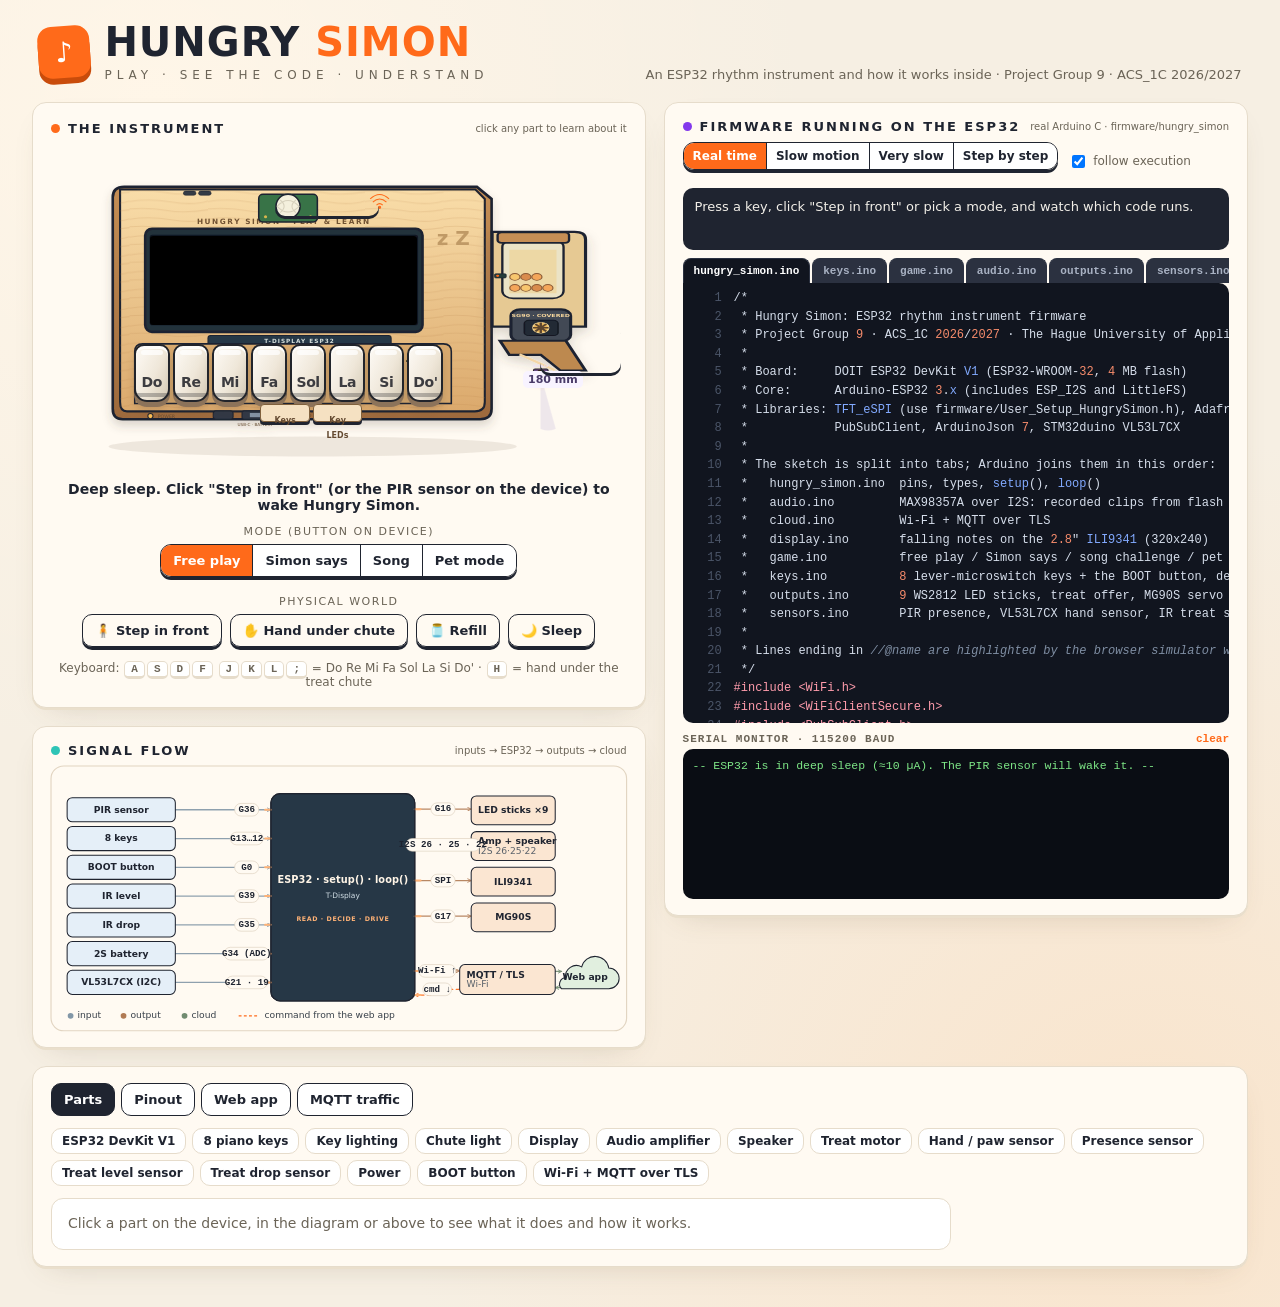
==== commit 2b434367: "Final component list: DevKit V1 pins, ILI9341 320x240 (display task), MAX98357A I2S audio with clips" ====
--- a/index.html
+++ b/index.html
@@ -40,13 +40,13 @@
           <span class="label">Physical world</span>
           <div class="row">
             <button id="presence" class="ghost">🧍 Step in front</button>
-            <button id="hand" class="ghost">✋ Hand under outlet</button>
+            <button id="hand" class="ghost">✋ Hand under chute</button>
             <button id="refill" class="ghost">🫙 Refill</button>
             <button id="sleep" class="ghost">🌙 Sleep</button>
           </div>
         </div>
       </div>
-      <p class="hint">Keyboard: <kbd>A</kbd><kbd>S</kbd><kbd>D</kbd><kbd>F</kbd> <kbd>J</kbd><kbd>K</kbd><kbd>L</kbd><kbd>;</kbd> = Do Re Mi Fa Sol La Si Do' · <kbd>H</kbd> = hand under the treat outlet</p>
+      <p class="hint">Keyboard: <kbd>A</kbd><kbd>S</kbd><kbd>D</kbd><kbd>F</kbd> <kbd>J</kbd><kbd>K</kbd><kbd>L</kbd><kbd>;</kbd> = Do Re Mi Fa Sol La Si Do' · <kbd>H</kbd> = hand under the treat chute</p>
     </section>
 
     <!-- 2. the firmware, running -->
--- a/styles/device.css
+++ b/styles/device.css
@@ -1,2 +1,7 @@
-.hungry-simon{--speaker-volume:1;width:100%;max-width:1000px;margin-inline:auto;color:#1f2430;font-family:system-ui,-apple-system,"Segoe UI",sans-serif}.hs-stage{position:relative;width:100%;aspect-ratio:1.6;overflow:visible}.hs-art{position:absolute;inset:0;width:100%;height:100%;overflow:visible}.hs-screen,.hs-keys{position:absolute}.hs-screen{overflow:hidden;border-radius:3px}.hs-screen canvas{display:block;width:100%;height:100%;aspect-ratio:3/1;background:#111722}.hs-keys{display:grid;grid-template-columns:repeat(8,minmax(0,1fr));gap:1%;align-items:stretch}.hs-key{position:relative;min-width:0;height:100%;border:2px solid #1f2430;border-radius:10px 10px 13px 13px;background:linear-gradient(115deg,#fffaf1,#f4e7ce 56%,#ddc9a7);box-shadow:inset 0 3px #fffdf8,0 5px #9c7046,0 8px 8px #523b2633;cursor:pointer;touch-action:none;user-select:none;transition:transform 110ms cubic-bezier(.2,.8,.3,1),filter .14s,box-shadow .14s;padding:0}.hs-key::before{content:"";position:absolute;left:16%;right:16%;top:8%;height:5px;border-radius:6px;background:#fff;opacity:.72}.hs-key-led{position:absolute;z-index:2;left:-2px;right:-2px;bottom:3px;height:8px;border-radius:0 0 9px 9px;background:var(--led-color);opacity:calc(.1 + .9 * var(--led-strength));box-shadow:0 0 5px 2px color-mix(in srgb,var(--led-color) 90%,transparent),0 0 17px 8px color-mix(in srgb,var(--led-color) 65%,transparent);filter:blur(2px);transition:opacity .18s,box-shadow .18s}.hs-key:not(.lit) .hs-key-led{opacity:.3;box-shadow:none;height:4px;filter:none}.hs-key.lit{border-bottom-color:var(--led-color);box-shadow:inset 0 3px #fffdf8,0 5px #9c7046,0 0 7px color-mix(in srgb,var(--led-color) 65%,transparent)}.hs-key.dim{filter:saturate(.55)}.hs-key-label{position:absolute;left:0;right:0;bottom:10px;font-size:clamp(8px,1.4vw,14px);font-weight:750;letter-spacing:-.03em;color:#3c3c43;text-align:center}.hs-key-paw{display:none;position:absolute;top:22%;left:0;right:0;text-align:center;font-size:clamp(14px,2vw,22px);color:#8b6545}.hs-key.down{transform:translateY(7px) scaleY(.96);filter:brightness(.91);box-shadow:inset 0 5px 8px #765b3950,0 1px #9c7046}.hs-presence-hit{position:absolute;left:39%;top:15%;width:18%;height:7%;border:0;background:transparent;cursor:pointer}.hs-person{transition:opacity .25s}.present .hs-person{opacity:1}.present .hs-sonar{opacity:.8;animation:sonar 1.5s ease-out infinite}.hs-sonar{transition:opacity .2s}.hs-treat-stock circle{transition:opacity .2s}.hs-wheel{transform-box:fill-box;transform-origin:center;transition:transform .55s cubic-bezier(.2,.7,.25,1)}.dispensing .hs-wheel{transform:rotate(90deg)}.hs-treat-fly{position:absolute;left:89.8%;top:66.6%;opacity:0;color:#e9a34c;font-size:18px;text-shadow:0 1px #71472f}.hs-treat-fly.drop{animation:treat-drop 1s cubic-bezier(.35,.05,.75,.95) forwards}.hs-sleep{display:none;position:absolute;top:25%;left:67%;color:#c09a66;font-weight:800;font-size:clamp(12px,2vw,20px)}.asleep .hs-sleep{display:block}.asleep .hs-screen canvas{filter:brightness(0)}.asleep .hs-key{filter:saturate(.58)}.asleep .hs-power-dot{animation:breath 2s ease-in-out infinite;fill:#ffbf55}.waking .hs-art{animation:wake-glow .72s ease-out}.speaker-pulse .hs-grille{animation:speaker .4s ease-out;transform-box:fill-box;transform-origin:center}.pet-mode .hs-keys{grid-template-columns:repeat(4,minmax(0,1fr));gap:2%}.pet-mode .hs-key{grid-column:span 2}.pet-mode .hs-key:nth-child(even){display:none}.pet-mode .hs-key-paw{display:block}.pet-mode .hs-key-label{bottom:8%}.hs-part-hits{position:absolute;inset:0;pointer-events:none}.hs-part-hit{position:absolute;pointer-events:auto;z-index:4;opacity:0;background:transparent;border:0;border-radius:7px;cursor:pointer}.hs-part-hit:hover,.hs-part-hit:focus-visible,.hs-part-hit.highlight{opacity:1;outline:3px solid #ff6a1a;outline-offset:2px;box-shadow:0 0 16px #ff6a1a99}.hs-part-hit:focus-visible{opacity:1}.hs-part-hit.part-pir{z-index:5}.hs-part-hit.part-display{z-index:3}.part-highlight{filter:drop-shadow(0 0 7px #ff6a1a)!important}.hs-part-hit.part-esp32,.hs-part-hit.part-display{pointer-events:auto}.hs-part-hit.part-esp32{z-index:4}.hs-part-hit.part-display{z-index:3}.hs-part-hit.part-wifi{z-index:6}.hs-part-hit.part-pir{z-index:7}.hs-part-hit.part-display:hover{background:#ff6a1a15}.hs-keys::after{content:"Keys   ·   LEDs";position:absolute;left:38%;bottom:-17px;width:24%;font-size:8px;color:#735332;text-align:center;pointer-events:none}.@keyframes sonar{50%{opacity:.45}}@keyframes treat-drop{0%{opacity:0;transform:translate(0,0) scale(.6)}20%{opacity:1}72%{opacity:1;transform:translate(13px,55px) scale(1)}100%{opacity:0;transform:translate(25px,83px) scale(.8)}}@keyframes speaker{40%{filter:drop-shadow(0 0 calc(11px * var(--speaker-volume)) #ff6a1a);transform:scale(1.08)}}@keyframes wake-glow{0%{filter:brightness(.9)}30%{filter:brightness(1.35) drop-shadow(0 0 22px #ffb347)}100%{filter:none}}@keyframes breath{50%{opacity:.35;filter:drop-shadow(0 0 5px #ffb347)}}@media(max-width:560px){.hs-key{border-radius:6px;border-width:1px}.hs-key-label{bottom:7px}.hs-keys{gap:.5%}}@media(prefers-reduced-motion:reduce){.hungry-simon *, .hungry-simon *::before,.hungry-simon *::after{animation-duration:.01ms!important;animation-iteration-count:1!important;scroll-behavior:auto!important;transition-duration:.01ms!important}}
+.hungry-simon{--speaker-volume:1;width:100%;max-width:1000px;margin-inline:auto;color:#1f2430;font-family:system-ui,-apple-system,"Segoe UI",sans-serif}.hs-stage{position:relative;width:100%;aspect-ratio:1.76;overflow:visible}.hs-art{position:absolute;inset:0;width:100%;height:100%;overflow:visible}.hs-screen,.hs-keys{position:absolute}.hs-screen{overflow:hidden;border-radius:3px}.hs-screen canvas{display:block;width:100%;height:100%;aspect-ratio:3/1;background:#111722}.hs-keys{display:grid;grid-template-columns:repeat(8,minmax(0,1fr));gap:1%;align-items:stretch}.hs-key{position:relative;min-width:0;height:100%;border:2px solid #1f2430;border-radius:10px 10px 13px 13px;background:linear-gradient(115deg,#fffaf1,#f4e7ce 56%,#ddc9a7);box-shadow:inset 0 3px #fffdf8,0 5px #9c7046,0 8px 8px #523b2633;cursor:pointer;touch-action:none;user-select:none;transition:transform 110ms cubic-bezier(.2,.8,.3,1),filter .14s,box-shadow .14s;padding:0}.hs-key::before{content:"";position:absolute;left:16%;right:16%;top:8%;height:5px;border-radius:6px;background:#fff;opacity:.72}.hs-key-led{position:absolute;z-index:2;left:-2px;right:-2px;bottom:3px;height:8px;border-radius:0 0 9px 9px;background:var(--led-color);opacity:calc(.1 + .9 * var(--led-strength));box-shadow:0 0 5px 2px color-mix(in srgb,var(--led-color) 90%,transparent),0 0 17px 8px color-mix(in srgb,var(--led-color) 65%,transparent);filter:blur(2px);transition:opacity .18s,box-shadow .18s}.hs-key:not(.lit) .hs-key-led{opacity:.3;box-shadow:none;height:4px;filter:none}.hs-key.lit{border-bottom-color:var(--led-color);box-shadow:inset 0 3px #fffdf8,0 5px #9c7046,0 0 7px color-mix(in srgb,var(--led-color) 65%,transparent)}.hs-key.dim{filter:saturate(.55)}.hs-key-label{position:absolute;left:0;right:0;bottom:10px;font-size:clamp(8px,1.4vw,14px);font-weight:750;letter-spacing:-.03em;color:#3c3c43;text-align:center}.hs-key-paw{display:none;position:absolute;top:22%;left:0;right:0;text-align:center;font-size:clamp(14px,2vw,22px);color:#8b6545}.hs-key.down{transform:translateY(7px) scaleY(.96);filter:brightness(.91);box-shadow:inset 0 5px 8px #765b3950,0 1px #9c7046}.hs-presence-hit{position:absolute;left:39%;top:15%;width:18%;height:7%;border:0;background:transparent;cursor:pointer}.hs-person{transition:opacity .25s}.present .hs-person{opacity:1}.present .hs-sonar{opacity:.8;animation:sonar 1.5s ease-out infinite}.hs-sonar{transition:opacity .2s}.hs-treat-stock circle{transition:opacity .2s}.hs-wheel{transform-box:fill-box;transform-origin:center;transition:transform .55s cubic-bezier(.2,.7,.25,1)}.dispensing .hs-wheel{transform:rotate(90deg)}.hs-treat-fly{position:absolute;left:84.5%;top:71%;opacity:0;color:#e9a34c;font-size:18px;text-shadow:0 1px #71472f}.hs-treat-fly.drop{animation:treat-drop 1s cubic-bezier(.35,.05,.75,.95) forwards}.hs-sleep{display:none;position:absolute;top:25%;left:67%;color:#c09a66;font-weight:800;font-size:clamp(12px,2vw,20px)}.asleep .hs-sleep{display:block}.asleep .hs-screen canvas{filter:brightness(0)}.asleep .hs-key{filter:saturate(.58)}.asleep .hs-power-dot{animation:breath 2s ease-in-out infinite;fill:#ffbf55}.waking .hs-art{animation:wake-glow .72s ease-out}.speaker-pulse .hs-grille{animation:speaker .4s ease-out;transform-box:fill-box;transform-origin:center}.pet-mode .hs-keys{grid-template-columns:repeat(4,minmax(0,1fr));gap:2%}.pet-mode .hs-key{grid-column:span 2}.pet-mode .hs-key:nth-child(even){display:none}.pet-mode .hs-key-paw{display:block}.pet-mode .hs-key-label{bottom:8%}.hs-part-hits{position:absolute;inset:0;pointer-events:none}.hs-part-hit{position:absolute;pointer-events:auto;z-index:4;opacity:0;background:transparent;border:0;border-radius:7px;cursor:pointer}.hs-part-hit:hover,.hs-part-hit:focus-visible,.hs-part-hit.highlight{opacity:1;outline:3px solid #ff6a1a;outline-offset:2px;box-shadow:0 0 16px #ff6a1a99}.hs-part-hit:focus-visible{opacity:1}.hs-part-hit.part-pir{z-index:5}.hs-part-hit.part-display{z-index:3}.part-highlight{filter:drop-shadow(0 0 7px #ff6a1a)!important}.hs-part-hit.part-esp32,.hs-part-hit.part-display{pointer-events:auto}.hs-part-hit.part-esp32{z-index:4}.hs-part-hit.part-display{z-index:3}.hs-part-hit.part-wifi{z-index:6}.hs-part-hit.part-pir{z-index:7}.hs-part-hit.part-display:hover{background:#ff6a1a15}.hs-keys::after{content:"Keys   ·   LEDs";position:absolute;left:38%;bottom:-17px;width:24%;font-size:8px;color:#735332;text-align:center;pointer-events:none}.@keyframes sonar{50%{opacity:.45}}@keyframes treat-drop{0%{opacity:0;transform:translate(0,0) scale(.6)}20%{opacity:1}72%{opacity:1;transform:translate(13px,55px) scale(1)}100%{opacity:0;transform:translate(25px,83px) scale(.8)}}@keyframes speaker{40%{filter:drop-shadow(0 0 calc(11px * var(--speaker-volume)) #ff6a1a);transform:scale(1.08)}}@keyframes wake-glow{0%{filter:brightness(.9)}30%{filter:brightness(1.35) drop-shadow(0 0 22px #ffb347)}100%{filter:none}}@keyframes breath{50%{opacity:.35;filter:drop-shadow(0 0 5px #ffb347)}}@media(max-width:560px){.hs-key{border-radius:6px;border-width:1px}.hs-key-label{bottom:7px}.hs-keys{gap:.5%}}@media(prefers-reduced-motion:reduce){.hungry-simon *, .hungry-simon *::before,.hungry-simon *::after{animation-duration:.01ms!important;animation-iteration-count:1!important;scroll-behavior:auto!important;transition-duration:.01ms!important}}
 .hs-part-hit.hs-label-hit{opacity:1;z-index:9;background:#f5e1c2;border:1px solid #80613d;border-radius:4px;color:#654b32;font:700 8px system-ui;line-height:15px;text-align:center}.hs-part-hit.hs-label-hit:hover,.hs-part-hit.hs-label-hit:focus-visible{outline:2px solid #ff6a1a}
+
+.tof-beam{fill:#7a63bd;opacity:.12;stroke:#7a63bd;stroke-width:1;pointer-events:none}.tof-beam.hand-detected{fill:#ff9f1c;stroke:#ff9f1c;opacity:.3}.hs-mm{position:absolute;left:82%;top:69.5%;z-index:3;padding:2px 5px;border-radius:5px;background:#f8f3ff;color:#493b68;font:700 clamp(7px,.9vw,11px) system-ui;pointer-events:none}.hs-mm.hand-detected{background:#fff0dc;color:#a95808}.hs-hand{position:absolute;left:83.5%;top:78%;z-index:3;font-size:clamp(28px,5vw,54px);line-height:1;transform:translateX(80px);opacity:0;transition:transform .45s ease,opacity .3s;pointer-events:none}.hand-present .hs-hand{transform:translateX(0);opacity:1}.hs-hand-hit{position:absolute;left:85%;top:55%;width:14%;height:15%;z-index:5;border:0;background:transparent;color:transparent;cursor:pointer}.hs-hand-hit:focus-visible{outline:3px solid #ff6a1a;border-radius:12px}.treat-light-led{transition:fill .2s}.treat-light-spill{fill:#ff9f1c;opacity:0;filter:blur(12px)}.treat-light-spill.spill-on{opacity:.55;filter:blur(14px)}.treat-light-led.light-pulse{animation:light-breathe 1.4s ease-in-out infinite;filter:drop-shadow(0 0 6px currentColor)}.hs-treat-fly.into-hand.drop{animation:treat-to-hand 1s ease-in forwards}.hs-treat-fly.treat-in-hand{opacity:1;left:84.8%;top:81%;z-index:6}.hs-treat-fly.treat-in-hand::after{content:""}.hs-part-hit.part-tof,.hs-part-hit.part-treatLight{z-index:8}@keyframes light-breathe{50%{opacity:.35;filter:drop-shadow(0 0 12px currentColor)}}@keyframes treat-to-hand{0%{opacity:0;transform:translate(0,0) scale(.6)}20%,85%{opacity:1}100%{opacity:1;transform:translate(0,46px) scale(.9)}}@media(prefers-reduced-motion:reduce){.hs-hand{transition:none}.treat-light-led.light-pulse{animation:none;filter:drop-shadow(0 0 4px currentColor)}}
+
+/* Outlet light and hand landing zone */
+.part-treatLight .treat-light-led{filter:drop-shadow(0 0 7px #ff9f1c)}
